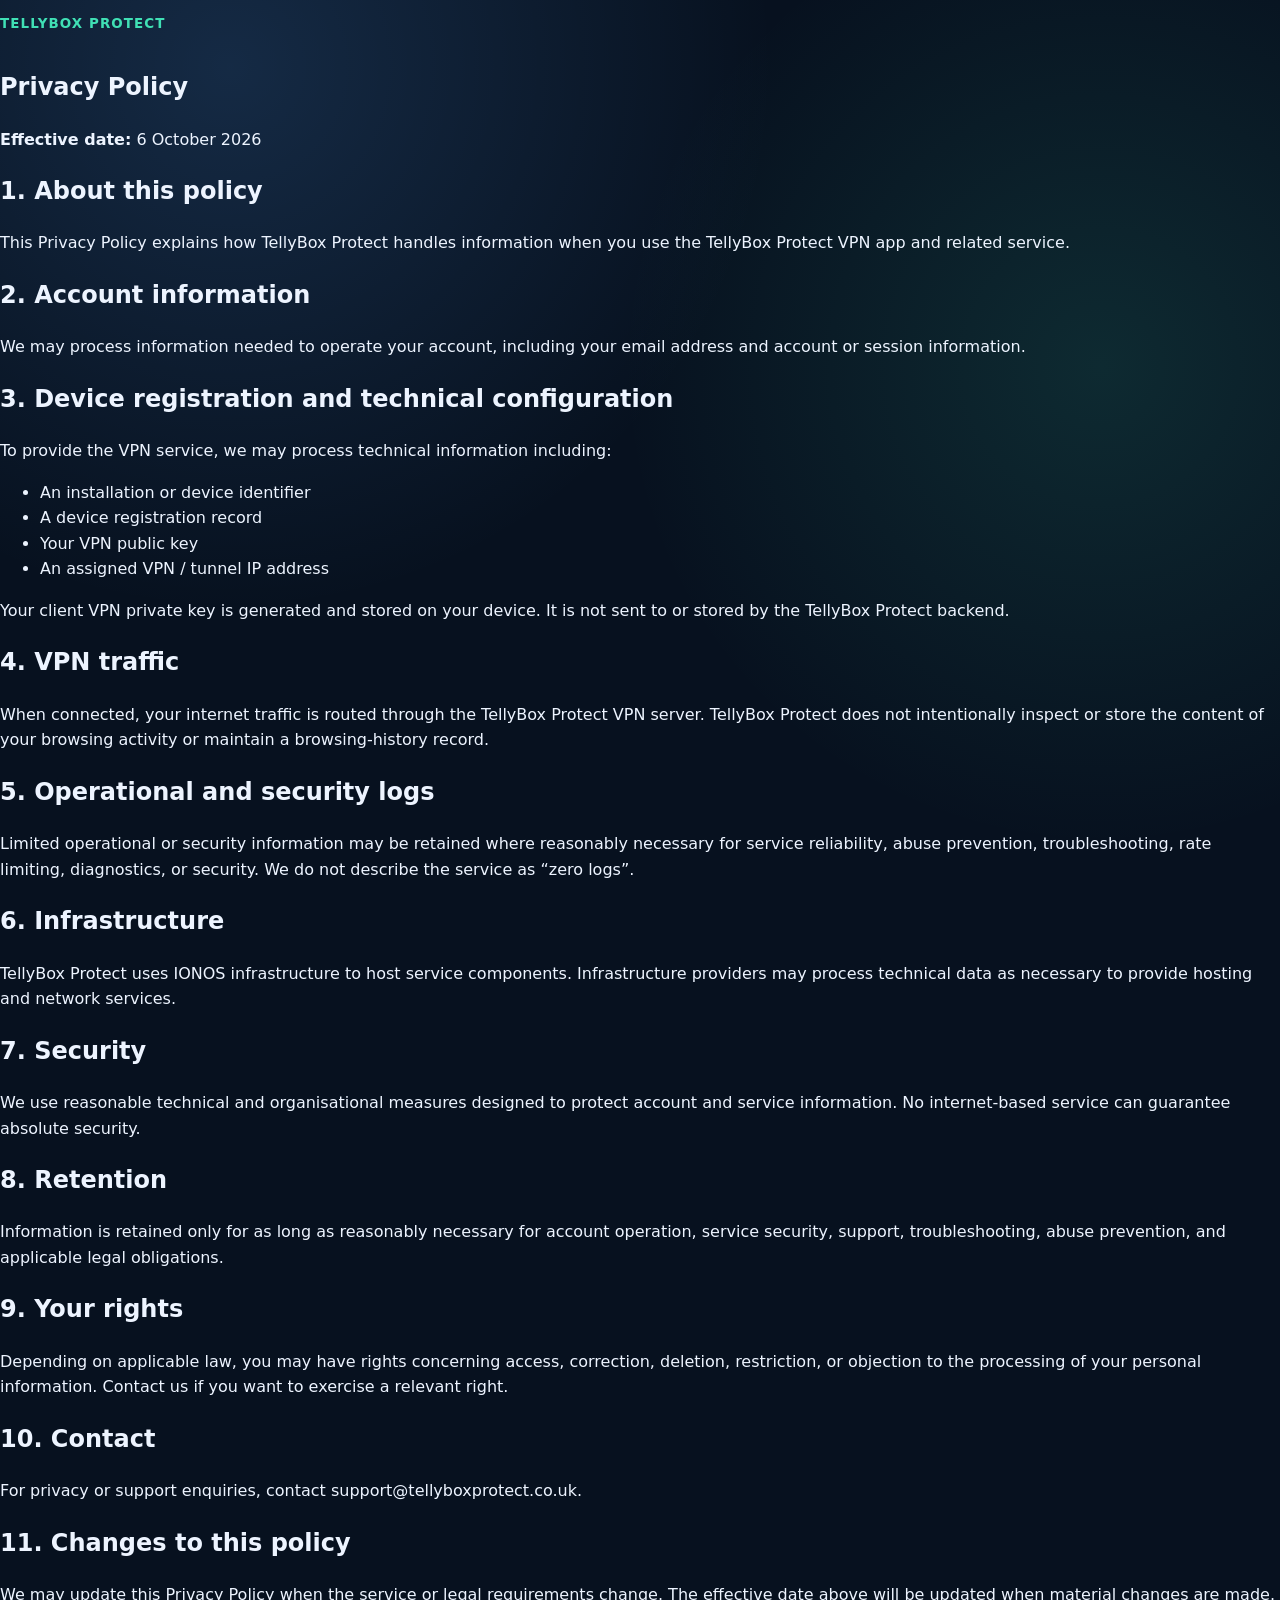
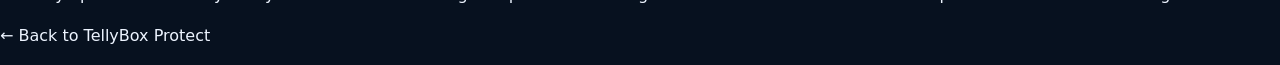
==== privacy.html @ 8da0baa1 "Add TellyBox Protect privacy policy" ====
<!DOCTYPE html>
<html lang="en">
<head>
  <meta charset="UTF-8" />
  <meta name="viewport" content="width=device-width, initial-scale=1.0" />
  <meta name="description" content="Privacy Policy for TellyBox Protect VPN." />
  <title>Privacy Policy — TellyBox Protect</title>
  <link rel="stylesheet" href="styles.css" />
</head>
<body>
  <main class="legal-page">
    <section class="card legal-card">
      <p class="eyebrow">TellyBox Protect</p>
      <h1>Privacy Policy</h1>
      <p><strong>Effective date:</strong> 6 October 2026</p>

      <h2>1. About this policy</h2>
      <p>This Privacy Policy explains how TellyBox Protect handles information when you use the TellyBox Protect VPN app and related service.</p>

      <h2>2. Account information</h2>
      <p>We may process information needed to operate your account, including your email address and account or session information.</p>

      <h2>3. Device registration and technical configuration</h2>
      <p>To provide the VPN service, we may process technical information including:</p>
      <ul>
        <li>An installation or device identifier</li>
        <li>A device registration record</li>
        <li>Your VPN public key</li>
        <li>An assigned VPN / tunnel IP address</li>
      </ul>
      <p>Your client VPN private key is generated and stored on your device. It is not sent to or stored by the TellyBox Protect backend.</p>

      <h2>4. VPN traffic</h2>
      <p>When connected, your internet traffic is routed through the TellyBox Protect VPN server. TellyBox Protect does not intentionally inspect or store the content of your browsing activity or maintain a browsing-history record.</p>

      <h2>5. Operational and security logs</h2>
      <p>Limited operational or security information may be retained where reasonably necessary for service reliability, abuse prevention, troubleshooting, rate limiting, diagnostics, or security. We do not describe the service as “zero logs”.</p>

      <h2>6. Infrastructure</h2>
      <p>TellyBox Protect uses IONOS infrastructure to host service components. Infrastructure providers may process technical data as necessary to provide hosting and network services.</p>

      <h2>7. Security</h2>
      <p>We use reasonable technical and organisational measures designed to protect account and service information. No internet-based service can guarantee absolute security.</p>

      <h2>8. Retention</h2>
      <p>Information is retained only for as long as reasonably necessary for account operation, service security, support, troubleshooting, abuse prevention, and applicable legal obligations.</p>

      <h2>9. Your rights</h2>
      <p>Depending on applicable law, you may have rights concerning access, correction, deletion, restriction, or objection to the processing of your personal information. Contact us if you want to exercise a relevant right.</p>

      <h2>10. Contact</h2>
      <p>For privacy or support enquiries, contact <a href="mailto:support@tellyboxprotect.co.uk">support@tellyboxprotect.co.uk</a>.</p>

      <h2>11. Changes to this policy</h2>
      <p>We may update this Privacy Policy when the service or legal requirements change. The effective date above will be updated when material changes are made.</p>

      <p><a href="index.html">← Back to TellyBox Protect</a></p>
    </section>
  </main>
</body>
</html>
---- styles.css ----
:root {
  --bg: #07111f;
  --bg-soft: #0b1728;
  --panel: rgba(17, 31, 51, 0.86);
  --panel-strong: #112039;
  --text: #edf4ff;
  --muted: #9eb0c7;
  --line: rgba(255, 255, 255, 0.09);
  --accent: #40e0b5;
  --accent-2: #59a7ff;
  --accent-deep: #102c2c;
  --shadow: 0 24px 80px rgba(0, 0, 0, 0.34);
  --max: 1180px;
}

* { box-sizing: border-box; }
html { scroll-behavior: smooth; }
body {
  margin: 0;
  font-family: Inter, ui-sans-serif, system-ui, -apple-system, BlinkMacSystemFont, "Segoe UI", sans-serif;
  background:
    radial-gradient(circle at 18% 4%, rgba(89, 167, 255, 0.17), transparent 34rem),
    radial-gradient(circle at 86% 22%, rgba(64, 224, 181, 0.12), transparent 30rem),
    var(--bg);
  color: var(--text);
  line-height: 1.6;
}

a { color: inherit; text-decoration: none; }
img, svg { display: block; max-width: 100%; }

.section-shell {
  width: min(calc(100% - 40px), var(--max));
  margin-inline: auto;
}

.site-header {
  position: sticky;
  top: 0;
  z-index: 20;
  display: flex;
  align-items: center;
  justify-content: space-between;
  min-height: 74px;
  padding: 0 max(20px, calc((100vw - var(--max)) / 2));
  background: rgba(7, 17, 31, 0.76);
  backdrop-filter: blur(18px);
  border-bottom: 1px solid var(--line);
}

.brand {
  display: inline-flex;
  align-items: center;
  gap: 10px;
  font-weight: 800;
  letter-spacing: -0.02em;
}
.brand-mark {
  width: 34px;
  height: 34px;
  display: grid;
  place-items: center;
  color: var(--accent);
}
.brand-mark svg { width: 34px; }

.nav { display: flex; align-items: center; gap: 28px; font-size: 0.94rem; color: var(--muted); }
.nav a:hover { color: var(--text); }
.nav-cta {
  padding: 8px 14px;
  border: 1px solid var(--line);
  border-radius: 999px;
  color: var(--text) !important;
  background: rgba(255,255,255,.03);
}

.hero {
  display: grid;
  grid-template-columns: minmax(0, 1.18fr) minmax(340px, .82fr);
  gap: 70px;
  align-items: center;
  min-height: 720px;
  padding-block: 80px;
}
.hero-copy { max-width: 720px; }
.eyebrow, .kicker {
  display: inline-flex;
  align-items: center;
  gap: 8px;
  color: var(--accent);
  font-size: 0.84rem;
  font-weight: 800;
  letter-spacing: .08em;
  text-transform: uppercase;
}
.status-dot {
  width: 8px;
  height: 8px;
  background: var(--accent);
  border-radius: 50%;
  box-shadow: 0 0 0 6px rgba(64,224,181,.09);
}
.hero h1 {
  margin: 20px 0 22px;
  font-size: clamp(3rem, 6vw, 5.9rem);
  line-height: .98;
  letter-spacing: -0.055em;
  max-width: 950px;
}
.hero-lead {
  max-width: 690px;
  margin: 0;
  color: var(--muted);
  font-size: clamp(1.05rem, 1.8vw, 1.28rem);
}
.hero-actions { display: flex; flex-wrap: wrap; gap: 14px; margin-top: 34px; }
.button {
  display: inline-flex;
  align-items: center;
  justify-content: center;
  min-height: 48px;
  padding: 0 20px;
  border-radius: 12px;
  font-weight: 800;
  transition: transform .2s ease, border-color .2s ease;
}
.button:hover { transform: translateY(-2px); }
.button-primary { background: linear-gradient(135deg, var(--accent), #75f1cf); color: #051710; }
.button-secondary { border: 1px solid var(--line); background: rgba(255,255,255,.035); }
.trust-row { display: flex; flex-wrap: wrap; gap: 20px; margin-top: 30px; color: #c4d0df; font-size: .9rem; }
.trust-row span::before { content: "✓"; margin-right: 7px; color: var(--accent); }

.hero-card { display: flex; justify-content: center; }
.phone-frame {
  width: min(100%, 390px);
  padding: 18px 22px 24px;
  border: 1px solid rgba(255,255,255,.12);
  border-radius: 34px;
  background:
    linear-gradient(180deg, rgba(255,255,255,.04), transparent 28%),
    #0a1627;
  box-shadow: var(--shadow), inset 0 0 0 8px rgba(255,255,255,.015);
}
.phone-top { display: flex; gap: 5px; justify-content: center; }
.phone-top span { width: 4px; height: 4px; background: rgba(255,255,255,.25); border-radius: 50%; }
.app-title { margin-top: 24px; font-weight: 800; text-align: center; }
.shield-orb {
  width: 160px;
  height: 160px;
  margin: 38px auto 24px;
  display: grid;
  place-items: center;
  border-radius: 50%;
  color: var(--accent);
  background: radial-gradient(circle, rgba(64,224,181,.14), rgba(64,224,181,.025) 65%, transparent 66%);
  box-shadow: 0 0 90px rgba(64,224,181,.11);
}
.shield-orb svg { width: 98px; }
.connection-state { font-size: 1.35rem; font-weight: 850; text-align: center; }
.connection-detail { color: var(--muted); text-align: center; font-size: .93rem; margin-top: 4px; }
.connect-button {
  margin: 28px auto;
  height: 52px;
  display: grid;
  place-items: center;
  border-radius: 14px;
  font-weight: 900;
  letter-spacing: .08em;
  background: var(--accent);
  color: #061610;
}
.mini-stats { display: grid; grid-template-columns: 1fr 1fr; gap: 10px; }
.mini-stats div { padding: 13px; border: 1px solid var(--line); border-radius: 12px; background: rgba(255,255,255,.025); }
.mini-stats small { display: block; color: var(--muted); font-size: .72rem; }
.mini-stats strong { font-size: .9rem; }

.section { padding-block: 100px; }
.section-heading { max-width: 720px; margin-bottom: 42px; }
.section-heading.compact { margin-bottom: 28px; }
.section h2, .section-heading h2 {
  margin: 12px 0 14px;
  font-size: clamp(2.2rem, 4vw, 4rem);
  line-height: 1.05;
  letter-spacing: -0.045em;
}
.section-heading p, .section-copy { color: var(--muted); font-size: 1.04rem; }

.feature-grid { display: grid; grid-template-columns: repeat(4, 1fr); gap: 16px; }
.feature-card {
  padding: 26px;
  min-height: 260px;
  border: 1px solid var(--line);
  border-radius: 20px;
  background: linear-gradient(180deg, rgba(255,255,255,.035), rgba(255,255,255,.015));
}
.icon { font-size: 1.5rem; }
.feature-card h3 { margin: 22px 0 10px; font-size: 1.15rem; }
.feature-card p { margin: 0; color: var(--muted); font-size: .94rem; }

.split { display: grid; grid-template-columns: 1.08fr .92fr; gap: 70px; align-items: center; }
.security-points { margin-top: 34px; display: grid; gap: 18px; }
.security-points > div { display: grid; grid-template-columns: 42px 1fr; gap: 14px; align-items: start; }
.security-points span { color: var(--accent); font-weight: 900; font-size: .8rem; padding-top: 3px; }
.security-points p { margin: 0; color: var(--muted); }
.security-points strong { color: var(--text); }
.architecture-card {
  padding: 28px;
  border: 1px solid var(--line);
  border-radius: 24px;
  background: rgba(255,255,255,.026);
  box-shadow: var(--shadow);
}
.arch-step {
  display: grid;
  grid-template-columns: 42px 1fr;
  padding: 17px;
  border: 1px solid var(--line);
  border-radius: 14px;
  background: rgba(255,255,255,.025);
}
.arch-step b { grid-row: 1 / span 2; display: grid; place-items: center; width: 30px; height: 30px; border-radius: 50%; background: rgba(89,167,255,.13); color: var(--accent-2); }
.arch-step span { font-weight: 800; }
.arch-step small { color: var(--muted); }
.arch-step.accent { border-color: rgba(64,224,181,.28); background: rgba(64,224,181,.06); }
.arch-step.accent b { color: var(--accent); background: rgba(64,224,181,.12); }
.arch-arrow { text-align: center; color: #6d8199; line-height: 28px; }

.status-panel {
  display: grid;
  grid-template-columns: 1.15fr .85fr;
  gap: 48px;
  padding: clamp(28px, 5vw, 58px);
  border: 1px solid rgba(64,224,181,.18);
  border-radius: 28px;
  background: linear-gradient(135deg, rgba(64,224,181,.07), rgba(89,167,255,.045));
}
.status-panel h2 { font-size: clamp(2rem, 3.3vw, 3.5rem); }
.status-panel p { color: var(--muted); }
.milestones { display: grid; gap: 12px; align-content: center; }
.milestone { display: flex; gap: 12px; align-items: center; color: var(--muted); }
.milestone span { width: 28px; height: 28px; display: grid; place-items: center; border-radius: 50%; border: 1px solid var(--line); font-weight: 900; }
.milestone p { margin: 0; }
.milestone.done span { color: #061610; background: var(--accent); border-color: transparent; }
.milestone.current { color: var(--text); }
.milestone.current span { color: var(--accent); border-color: rgba(64,224,181,.35); background: rgba(64,224,181,.07); }

.faq { max-width: 900px; }
details { border-top: 1px solid var(--line); padding: 20px 0; }
details:last-child { border-bottom: 1px solid var(--line); }
summary { cursor: pointer; font-weight: 800; list-style: none; }
summary::-webkit-details-marker { display: none; }
summary::after { content: "+"; float: right; color: var(--accent); font-size: 1.2rem; }
details[open] summary::after { content: "−"; }
details p { margin-bottom: 0; color: var(--muted); }

.site-footer {
  display: grid;
  grid-template-columns: 1fr auto;
  gap: 24px;
  align-items: end;
  padding-block: 38px 44px;
  border-top: 1px solid var(--line);
  color: var(--muted);
}
.footer-brand { display: flex; flex-direction: column; }
.footer-brand strong { color: var(--text); }
.footer-links { display: flex; gap: 20px; font-size: .9rem; }
.footer-links a:hover { color: var(--text); }
.copyright { grid-column: 1 / -1; margin: 0; font-size: .8rem; }

@media (max-width: 960px) {
  .hero { grid-template-columns: 1fr; min-height: auto; gap: 50px; }
  .hero-copy { max-width: 820px; }
  .feature-grid { grid-template-columns: repeat(2, 1fr); }
  .split, .status-panel { grid-template-columns: 1fr; }
  .hero-card { justify-content: flex-start; }
}

@media (max-width: 720px) {
  .site-header { min-height: 66px; }
  .nav a:not(.nav-cta) { display: none; }
  .section-shell { width: min(calc(100% - 28px), var(--max)); }
  .hero { padding-block: 58px 72px; }
  .hero h1 { font-size: clamp(2.7rem, 14vw, 4.6rem); }
  .feature-grid { grid-template-columns: 1fr; }
  .section { padding-block: 76px; }
  .site-footer { grid-template-columns: 1fr; align-items: start; }
  .footer-links { flex-wrap: wrap; }
  .copyright { grid-column: auto; }
}

@media (prefers-reduced-motion: reduce) {
  html { scroll-behavior: auto; }
  *, *::before, *::after { transition-duration: 0.01ms !important; animation-duration: 0.01ms !important; }
}
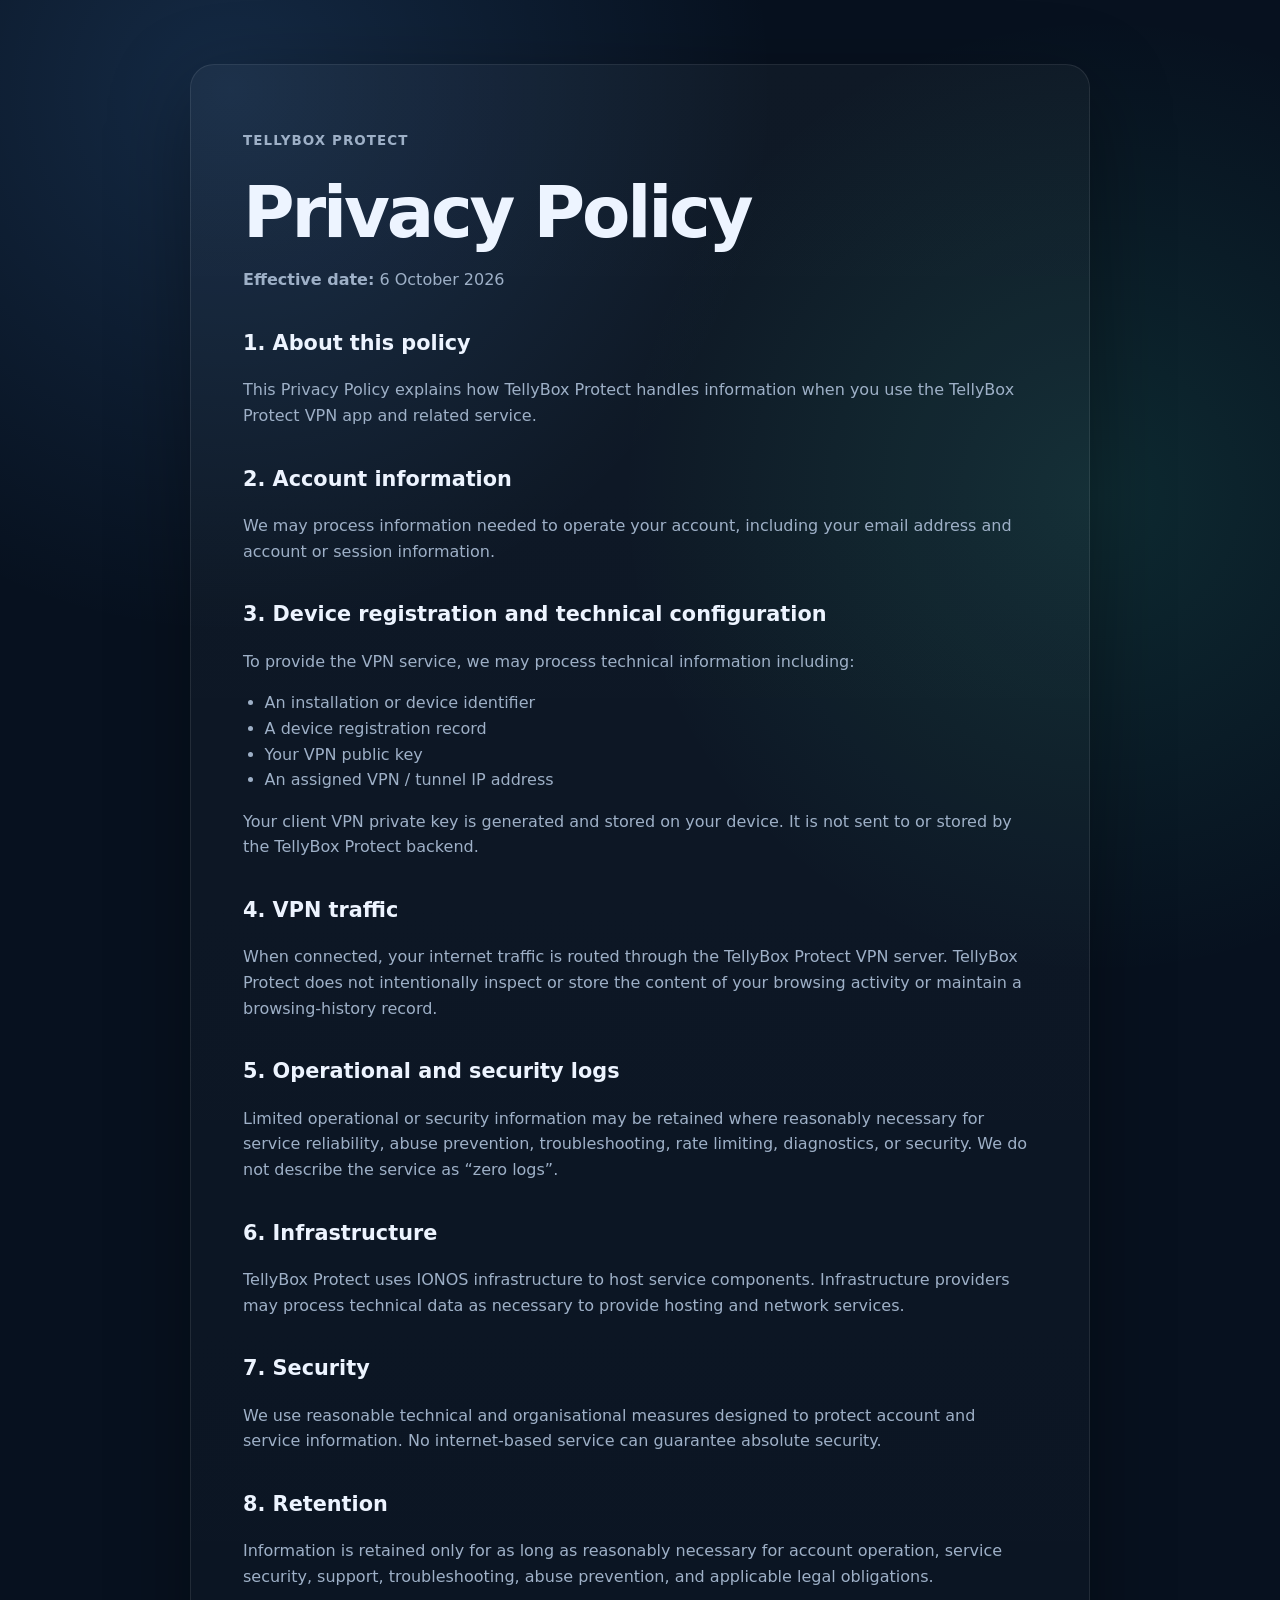
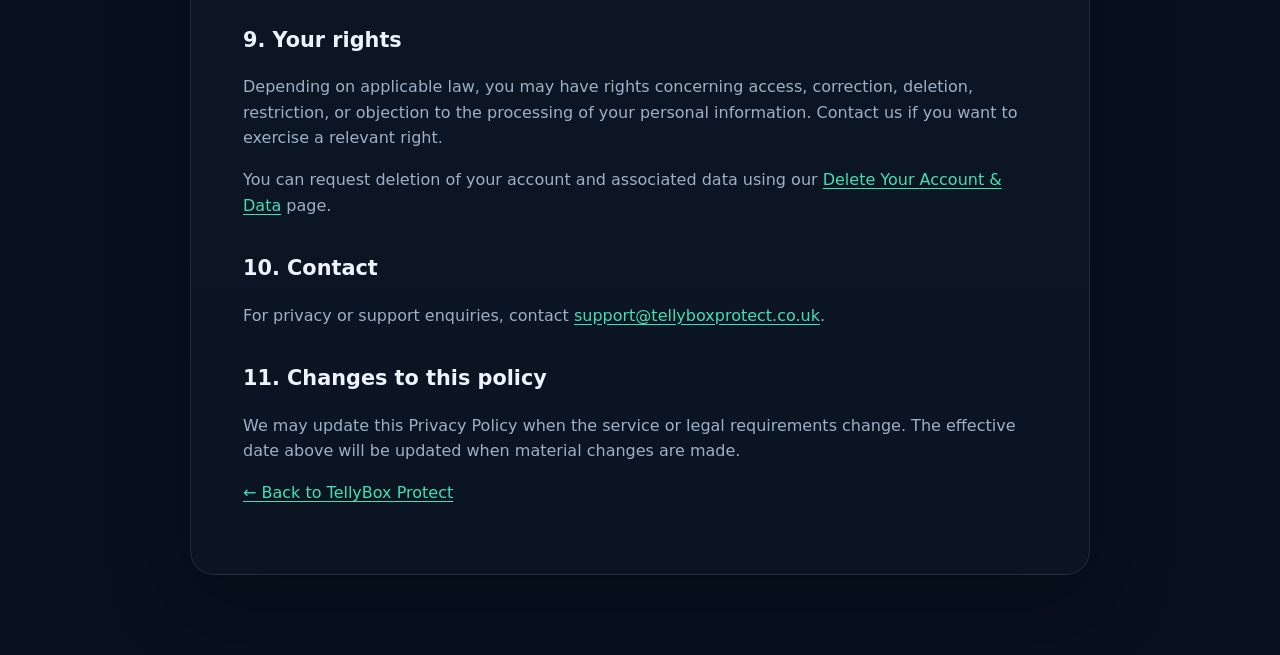
==== commit 6541a1d0: "Link account deletion page from privacy policy" ====
--- a/privacy.html
+++ b/privacy.html
@@ -47,6 +47,7 @@
 
       <h2>9. Your rights</h2>
       <p>Depending on applicable law, you may have rights concerning access, correction, deletion, restriction, or objection to the processing of your personal information. Contact us if you want to exercise a relevant right.</p>
+      <p>You can request deletion of your account and associated data using our <a href="delete-account.html">Delete Your Account & Data</a> page.</p>
 
       <h2>10. Contact</h2>
       <p>For privacy or support enquiries, contact <a href="mailto:support@tellyboxprotect.co.uk">support@tellyboxprotect.co.uk</a>.</p>
--- a/styles.css
+++ b/styles.css
@@ -264,9 +264,32 @@
 }
 .footer-brand { display: flex; flex-direction: column; }
 .footer-brand strong { color: var(--text); }
-.footer-links { display: flex; gap: 20px; font-size: .9rem; }
+.footer-links { display: flex; gap: 20px; font-size: .9rem; flex-wrap: wrap; }
 .footer-links a:hover { color: var(--text); }
 .copyright { grid-column: 1 / -1; margin: 0; font-size: .8rem; }
+
+.legal-page {
+  width: min(calc(100% - 32px), 900px);
+  margin: 0 auto;
+  padding: 64px 0 80px;
+}
+.legal-card {
+  padding: clamp(24px, 5vw, 52px);
+  border: 1px solid var(--line);
+  border-radius: 24px;
+  background: linear-gradient(180deg, rgba(255,255,255,.035), rgba(255,255,255,.015));
+  box-shadow: var(--shadow);
+}
+.legal-card h1 {
+  margin: 12px 0 10px;
+  font-size: clamp(2.4rem, 7vw, 4.4rem);
+  line-height: 1.05;
+  letter-spacing: -0.045em;
+}
+.legal-card h2 { margin-top: 34px; font-size: 1.3rem; }
+.legal-card p, .legal-card li { color: var(--muted); }
+.legal-card a { color: var(--accent); text-decoration: underline; text-underline-offset: 3px; }
+.legal-card ul, .legal-card ol { padding-left: 1.35rem; }
 
 @media (max-width: 960px) {
   .hero { grid-template-columns: 1fr; min-height: auto; gap: 50px; }
@@ -287,6 +310,7 @@
   .site-footer { grid-template-columns: 1fr; align-items: start; }
   .footer-links { flex-wrap: wrap; }
   .copyright { grid-column: auto; }
+  .legal-page { padding-top: 28px; }
 }
 
 @media (prefers-reduced-motion: reduce) {
